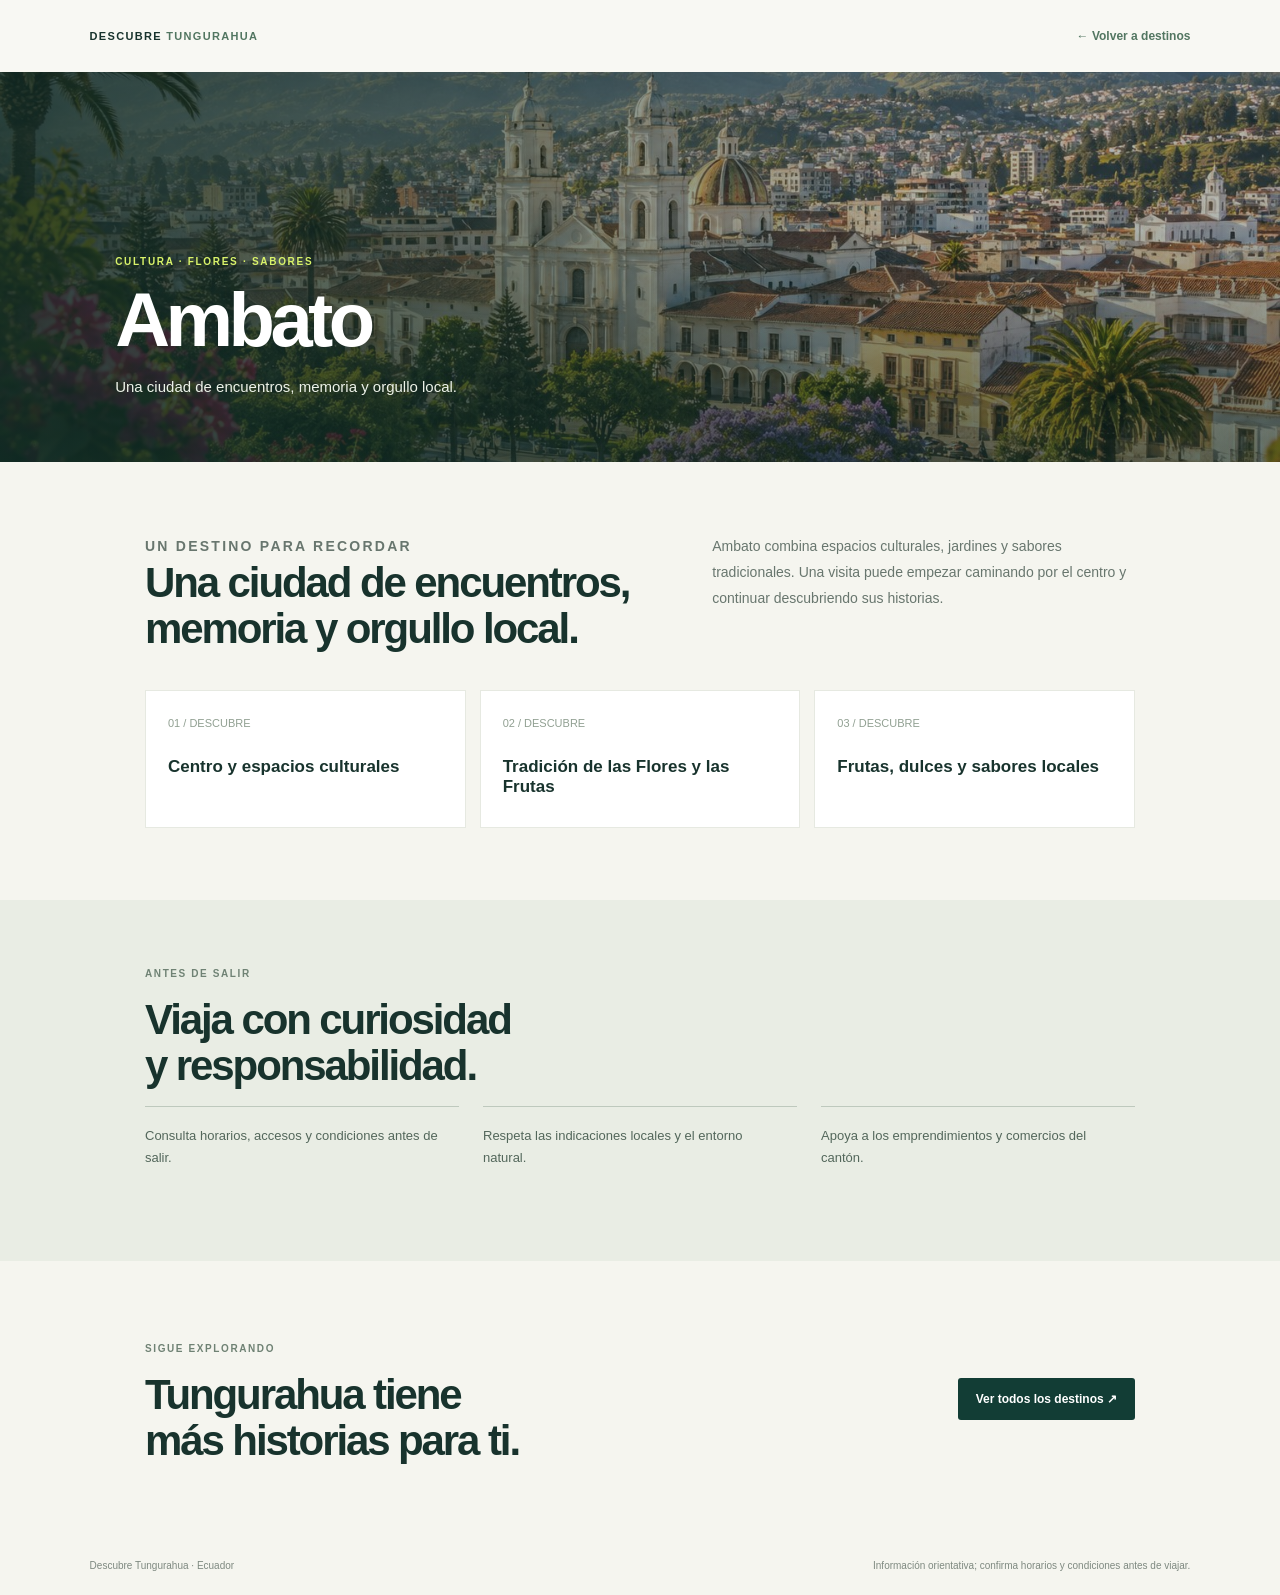
==== pages/ambato.html @ eea57921 "feat: agregar ambato" ====
<!doctype html><html lang="es"><head><meta charset="UTF-8"><meta name="viewport" content="width=device-width,initial-scale=1"><meta name="description" content="Conoce Ambato, sus paisajes, cultura y recomendaciones."><title>Ambato | Descubre Tungurahua</title><style>*{box-sizing:border-box}body{margin:0;background:#f5f5ef;color:#18332d;font-family:Arial,sans-serif}a{color:inherit;text-decoration:none}.bar{height:72px;display:flex;align-items:center;justify-content:space-between;padding:0 7%;background:#f8f8f3}.brand{font-size:11px;letter-spacing:.12em;font-weight:700}.brand b{color:#527661}.back{font-size:12px;color:#527661;font-weight:700}.hero{height:390px;position:relative;display:flex;align-items:end;overflow:hidden;color:white;background:#123d35}.hero img{position:absolute;inset:0;width:100%;height:100%;object-fit:cover}.hero:after{content:'';position:absolute;inset:0;background:linear-gradient(90deg,#102b25d9,#102b2550 70%),linear-gradient(0deg,#102b2580,transparent 65%)}.hero-copy{position:relative;z-index:1;max-width:720px;padding:48px 9%}.eyebrow{color:#d9f36a;font-size:10px;letter-spacing:.17em;font-weight:700}.hero h1{margin:12px 0;font-size:clamp(42px,7vw,76px);line-height:1.02;letter-spacing:-.06em}.hero p{max-width:560px;color:#edf2e9;line-height:1.7;font-size:15px}.wrap{max-width:1050px;margin:auto;padding:72px 30px}.lead{display:grid;grid-template-columns:1.2fr 1fr;gap:60px;align-items:start}.lead h2,.section-title{margin:0;font-size:clamp(28px,4vw,42px);line-height:1.1;letter-spacing:-.05em}.lead p{margin:0;color:#68766e;font-size:14px;line-height:1.85}.eyebrow-dark{margin-bottom:18px;color:#6f8274;font-size:10px;letter-spacing:.16em;font-weight:700}.highlights{display:grid;grid-template-columns:repeat(3,1fr);gap:14px;margin-top:38px}.highlight{min-height:138px;padding:22px;background:#fff;border:1px solid #e6e9e1}.highlight span{color:#91a092;font-size:11px}.highlight h3{margin:26px 0 0;font-size:17px}.tips{background:#e9ede4}.tips .wrap{padding-top:58px;padding-bottom:58px}.tips ul{display:grid;grid-template-columns:repeat(3,1fr);gap:24px;padding:0;list-style:none}.tips li{padding:18px 18px 18px 0;border-top:1px solid #bec9bd;color:#53675b;font-size:13px;line-height:1.7}.cta{display:flex;justify-content:space-between;align-items:center;gap:24px}.button{display:inline-flex;padding:14px 18px;background:#123d35;color:#fff;font-size:12px;font-weight:700;border-radius:3px}.footer{padding:24px 7%;display:flex;justify-content:space-between;color:#7e8980;font-size:10px}@media(max-width:700px){.hero{height:430px}.hero-copy{padding:35px 24px}.wrap{padding:55px 22px}.lead{grid-template-columns:1fr;gap:18px}.highlights,.tips ul{grid-template-columns:1fr;gap:10px}.highlight{min-height:110px}.highlight h3{margin-top:18px}.cta{align-items:flex-start;flex-direction:column}.footer{padding:22px;gap:14px;flex-direction:column}}</style></head><body><header class="bar"><a class="brand" href="../index.html">DESCUBRE <b>TUNGURAHUA</b></a><a class="back" href="../index.htm#destinos">← Volver a destinos</a></header><main><section class="hero"><img src="../assets/images/destinos/ambato.jpg" alt="Paisaje de Ambato en Tungurahua"><div class="hero-copy"><span class="eyebrow">CULTURA · FLORES · SABORES</span><h1>Ambato</h1><p>Una ciudad de encuentros, memoria y orgullo local.</p></div></section><section class="wrap"><div class="lead"><div><p class="eyebrow-dark">UN DESTINO PARA RECORDAR</p><h2>Una ciudad de encuentros, memoria y orgullo local.</h2></div><p>Ambato combina espacios culturales, jardines y sabores tradicionales. Una visita puede empezar caminando por el centro y continuar descubriendo sus historias.</p></div><div class="highlights"><article class="highlight"><span>01 / DESCUBRE</span><h3>Centro y espacios culturales</h3></article><article class="highlight"><span>02 / DESCUBRE</span><h3>Tradición de las Flores y las Frutas</h3></article><article class="highlight"><span>03 / DESCUBRE</span><h3>Frutas, dulces y sabores locales</h3></article></div></section><section class="tips"><div class="wrap"><p class="eyebrow-dark">ANTES DE SALIR</p><h2 class="section-title">Viaja con curiosidad<br>y responsabilidad.</h2><ul><li>Consulta horarios, accesos y condiciones antes de salir.</li><li>Respeta las indicaciones locales y el entorno natural.</li><li>Apoya a los emprendimientos y comercios del cantón.</li></ul></div></section><section class="wrap cta"><div><p class="eyebrow-dark">SIGUE EXPLORANDO</p><h2 class="section-title">Tungurahua tiene<br>más historias para ti.</h2></div><a class="button" href="../index.html#destinos">Ver todos los destinos ↗</a></section></main><footer class="footer"><span>Descubre Tungurahua · Ecuador</span><span>Información orientativa; confirma horarios y condiciones antes de viajar.</span></footer></body></html>
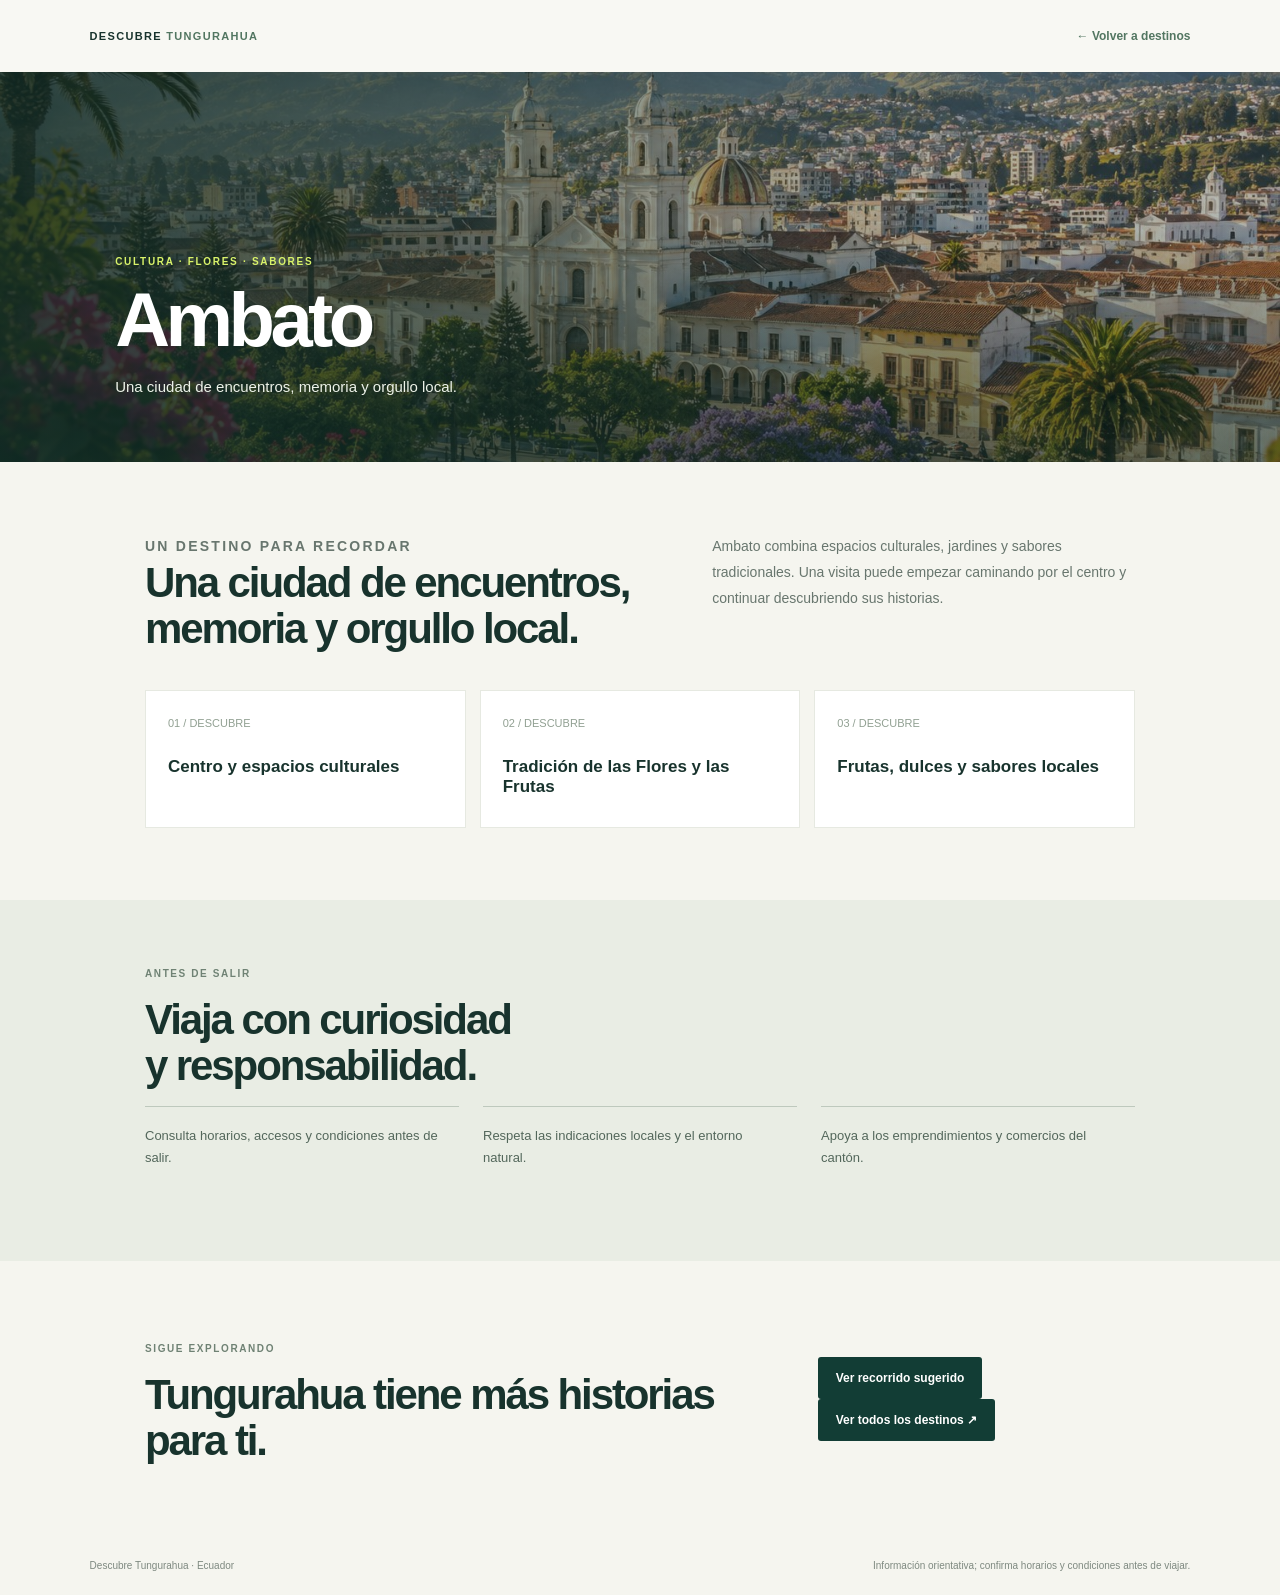
==== commit 7c25ba32: "feat: completar ambato" ====
--- a/pages/ambato.html
+++ b/pages/ambato.html
@@ -1 +1,2 @@
-<!doctype html><html lang="es"><head><meta charset="UTF-8"><meta name="viewport" content="width=device-width,initial-scale=1"><meta name="description" content="Conoce Ambato, sus paisajes, cultura y recomendaciones."><title>Ambato | Descubre Tungurahua</title><style>*{box-sizing:border-box}body{margin:0;background:#f5f5ef;color:#18332d;font-family:Arial,sans-serif}a{color:inherit;text-decoration:none}.bar{height:72px;display:flex;align-items:center;justify-content:space-between;padding:0 7%;background:#f8f8f3}.brand{font-size:11px;letter-spacing:.12em;font-weight:700}.brand b{color:#527661}.back{font-size:12px;color:#527661;font-weight:700}.hero{height:390px;position:relative;display:flex;align-items:end;overflow:hidden;color:white;background:#123d35}.hero img{position:absolute;inset:0;width:100%;height:100%;object-fit:cover}.hero:after{content:'';position:absolute;inset:0;background:linear-gradient(90deg,#102b25d9,#102b2550 70%),linear-gradient(0deg,#102b2580,transparent 65%)}.hero-copy{position:relative;z-index:1;max-width:720px;padding:48px 9%}.eyebrow{color:#d9f36a;font-size:10px;letter-spacing:.17em;font-weight:700}.hero h1{margin:12px 0;font-size:clamp(42px,7vw,76px);line-height:1.02;letter-spacing:-.06em}.hero p{max-width:560px;color:#edf2e9;line-height:1.7;font-size:15px}.wrap{max-width:1050px;margin:auto;padding:72px 30px}.lead{display:grid;grid-template-columns:1.2fr 1fr;gap:60px;align-items:start}.lead h2,.section-title{margin:0;font-size:clamp(28px,4vw,42px);line-height:1.1;letter-spacing:-.05em}.lead p{margin:0;color:#68766e;font-size:14px;line-height:1.85}.eyebrow-dark{margin-bottom:18px;color:#6f8274;font-size:10px;letter-spacing:.16em;font-weight:700}.highlights{display:grid;grid-template-columns:repeat(3,1fr);gap:14px;margin-top:38px}.highlight{min-height:138px;padding:22px;background:#fff;border:1px solid #e6e9e1}.highlight span{color:#91a092;font-size:11px}.highlight h3{margin:26px 0 0;font-size:17px}.tips{background:#e9ede4}.tips .wrap{padding-top:58px;padding-bottom:58px}.tips ul{display:grid;grid-template-columns:repeat(3,1fr);gap:24px;padding:0;list-style:none}.tips li{padding:18px 18px 18px 0;border-top:1px solid #bec9bd;color:#53675b;font-size:13px;line-height:1.7}.cta{display:flex;justify-content:space-between;align-items:center;gap:24px}.button{display:inline-flex;padding:14px 18px;background:#123d35;color:#fff;font-size:12px;font-weight:700;border-radius:3px}.footer{padding:24px 7%;display:flex;justify-content:space-between;color:#7e8980;font-size:10px}@media(max-width:700px){.hero{height:430px}.hero-copy{padding:35px 24px}.wrap{padding:55px 22px}.lead{grid-template-columns:1fr;gap:18px}.highlights,.tips ul{grid-template-columns:1fr;gap:10px}.highlight{min-height:110px}.highlight h3{margin-top:18px}.cta{align-items:flex-start;flex-direction:column}.footer{padding:22px;gap:14px;flex-direction:column}}</style></head><body><header class="bar"><a class="brand" href="../index.html">DESCUBRE <b>TUNGURAHUA</b></a><a class="back" href="../index.htm#destinos">← Volver a destinos</a></header><main><section class="hero"><img src="../assets/images/destinos/ambato.jpg" alt="Paisaje de Ambato en Tungurahua"><div class="hero-copy"><span class="eyebrow">CULTURA · FLORES · SABORES</span><h1>Ambato</h1><p>Una ciudad de encuentros, memoria y orgullo local.</p></div></section><section class="wrap"><div class="lead"><div><p class="eyebrow-dark">UN DESTINO PARA RECORDAR</p><h2>Una ciudad de encuentros, memoria y orgullo local.</h2></div><p>Ambato combina espacios culturales, jardines y sabores tradicionales. Una visita puede empezar caminando por el centro y continuar descubriendo sus historias.</p></div><div class="highlights"><article class="highlight"><span>01 / DESCUBRE</span><h3>Centro y espacios culturales</h3></article><article class="highlight"><span>02 / DESCUBRE</span><h3>Tradición de las Flores y las Frutas</h3></article><article class="highlight"><span>03 / DESCUBRE</span><h3>Frutas, dulces y sabores locales</h3></article></div></section><section class="tips"><div class="wrap"><p class="eyebrow-dark">ANTES DE SALIR</p><h2 class="section-title">Viaja con curiosidad<br>y responsabilidad.</h2><ul><li>Consulta horarios, accesos y condiciones antes de salir.</li><li>Respeta las indicaciones locales y el entorno natural.</li><li>Apoya a los emprendimientos y comercios del cantón.</li></ul></div></section><section class="wrap cta"><div><p class="eyebrow-dark">SIGUE EXPLORANDO</p><h2 class="section-title">Tungurahua tiene<br>más historias para ti.</h2></div><a class="button" href="../index.html#destinos">Ver todos los destinos ↗</a></section></main><footer class="footer"><span>Descubre Tungurahua · Ecuador</span><span>Información orientativa; confirma horarios y condiciones antes de viajar.</span></footer></body></html>+<!doctype html><html lang="es"><head><meta charset="UTF-8"><meta name="viewport" content="width=device-width,initial-scale=1"><meta name="description" content="Conoce Ambato, sus paisajes, cultura y recomendaciones."><title>Ambato | Descubre Tungurahua</title><style>*{box-sizing:border-box}body{margin:0;background:#f5f5ef;color:#18332d;font-family:Arial,sans-serif}a{color:inherit;text-decoration:none}.bar{height:72px;display:flex;align-items:center;justify-content:space-between;padding:0 7%;background:#f8f8f3}.brand{font-size:11px;letter-spacing:.12em;font-weight:700}.brand b{color:#527661}.back{font-size:12px;color:#527661;font-weight:700}.hero{height:390px;position:relative;display:flex;align-items:end;overflow:hidden;color:white;background:#123d35}.hero img{position:absolute;inset:0;width:100%;height:100%;object-fit:cover}.hero:after{content:'';position:absolute;inset:0;background:linear-gradient(90deg,#102b25d9,#102b2550 70%),linear-gradient(0deg,#102b2580,transparent 65%)}.hero-copy{position:relative;z-index:1;max-width:720px;padding:48px 9%}.eyebrow{color:#d9f36a;font-size:10px;letter-spacing:.17em;font-weight:700}.hero h1{margin:12px 0;font-size:clamp(42px,7vw,76px);line-height:1.02;letter-spacing:-.06em}.hero p{max-width:560px;color:#edf2e9;line-height:1.7;font-size:15px}.wrap{max-width:1050px;margin:auto;padding:72px 30px}.lead{display:grid;grid-template-columns:1.2fr 1fr;gap:60px;align-items:start}.lead h2,.section-title{margin:0;font-size:clamp(28px,4vw,42px);line-height:1.1;letter-spacing:-.05em}.lead p{margin:0;color:#68766e;font-size:14px;line-height:1.85}.eyebrow-dark{margin-bottom:18px;color:#6f8274;font-size:10px;letter-spacing:.16em;font-weight:700}.highlights{display:grid;grid-template-columns:repeat(3,1fr);gap:14px;margin-top:38px}.highlight{min-height:138px;padding:22px;background:#fff;border:1px solid #e6e9e1}.highlight span{color:#91a092;font-size:11px}.highlight h3{margin:26px 0 0;font-size:17px}.tips{background:#e9ede4}.tips .wrap{padding-top:58px;padding-bottom:58px}.tips ul{display:grid;grid-template-columns:repeat(3,1fr);gap:24px;padding:0;list-style:none}.tips li{padding:18px 18px 18px 0;border-top:1px solid #bec9bd;color:#53675b;font-size:13px;line-height:1.7}.cta{display:flex;justify-content:space-between;align-items:center;gap:24px}.button{display:inline-flex;padding:14px 18px;background:#123d35;color:#fff;font-size:12px;font-weight:700;border-radius:3px}.footer{padding:24px 7%;display:flex;justify-content:space-between;color:#7e8980;font-size:10px}@media(max-width:700px){.hero{height:430px}.hero-copy{padding:35px 24px}.wrap{padding:55px 22px}.lead{grid-template-columns:1fr;gap:18px}.highlights,.tips ul{grid-template-columns:1fr;gap:10px}.highlight{min-height:110px}.highlight h3{margin-top:18px}.cta{align-items:flex-start;flex-direction:column}.footer{padding:22px;gap:14px;flex-direction:column}}</style></head><body><header class="bar"><a class="brand" href="../index.html">DESCUBRE <b>TUNGURAHUA</b></a><a class="back" href="../index.htm#destinos">← Volver a destinos</a></header><main><section class="hero"><img src="../assets/images/destinos/ambato.jpg" alt="Paisaje de Ambato en Tungurahua"><div class="hero-copy"><span class="eyebrow">CULTURA · FLORES · SABORES</span><h1>Ambato</h1><p>Una ciudad de encuentros, memoria y orgullo local.</p></div></section><section class="wrap"><div class="lead"><div><p class="eyebrow-dark">UN DESTINO PARA RECORDAR</p><h2>Una ciudad de encuentros, memoria y orgullo local.</h2></div><p>Ambato combina espacios culturales, jardines y sabores tradicionales. Una visita puede empezar caminando por el centro y continuar descubriendo sus historias.</p></div><div class="highlights"><article class="highlight"><span>01 / DESCUBRE</span><h3>Centro y espacios culturales</h3></article><article class="highlight"><span>02 / DESCUBRE</span><h3>Tradición de las Flores y las Frutas</h3></article><article class="highlight"><span>03 / DESCUBRE</span><h3>Frutas, dulces y sabores locales</h3></article></div></section><section class="tips"><div class="wrap"><p class="eyebrow-dark">ANTES DE SALIR</p><h2 class="section-title">Viaja con curiosidad<br>y responsabilidad.</h2><ul><li>Consulta horarios, accesos y condiciones antes de salir.</li><li>Respeta las indicaciones locales y el entorno natural.</li><li>Apoya a los emprendimientos y comercios del cantón.</li></ul></div></section><section class="wrap cta"><div><p class="eyebrow-dark">SIGUE EXPLORANDO</p><h2 class="section-title">Tungurahua tiene  
+más historias para ti.</h2></div><div><a class="button" href="ruta-ambato.html">Ver recorrido sugerido</a><a class="button" href="../index.html#destinos">Ver todos los destinos ↗</a></div></section></main><footer class="footer"><span>Descubre Tungurahua · Ecuador</span><span>Información orientativa; confirma horarios y condiciones antes de viajar.</span></footer></body></html>
